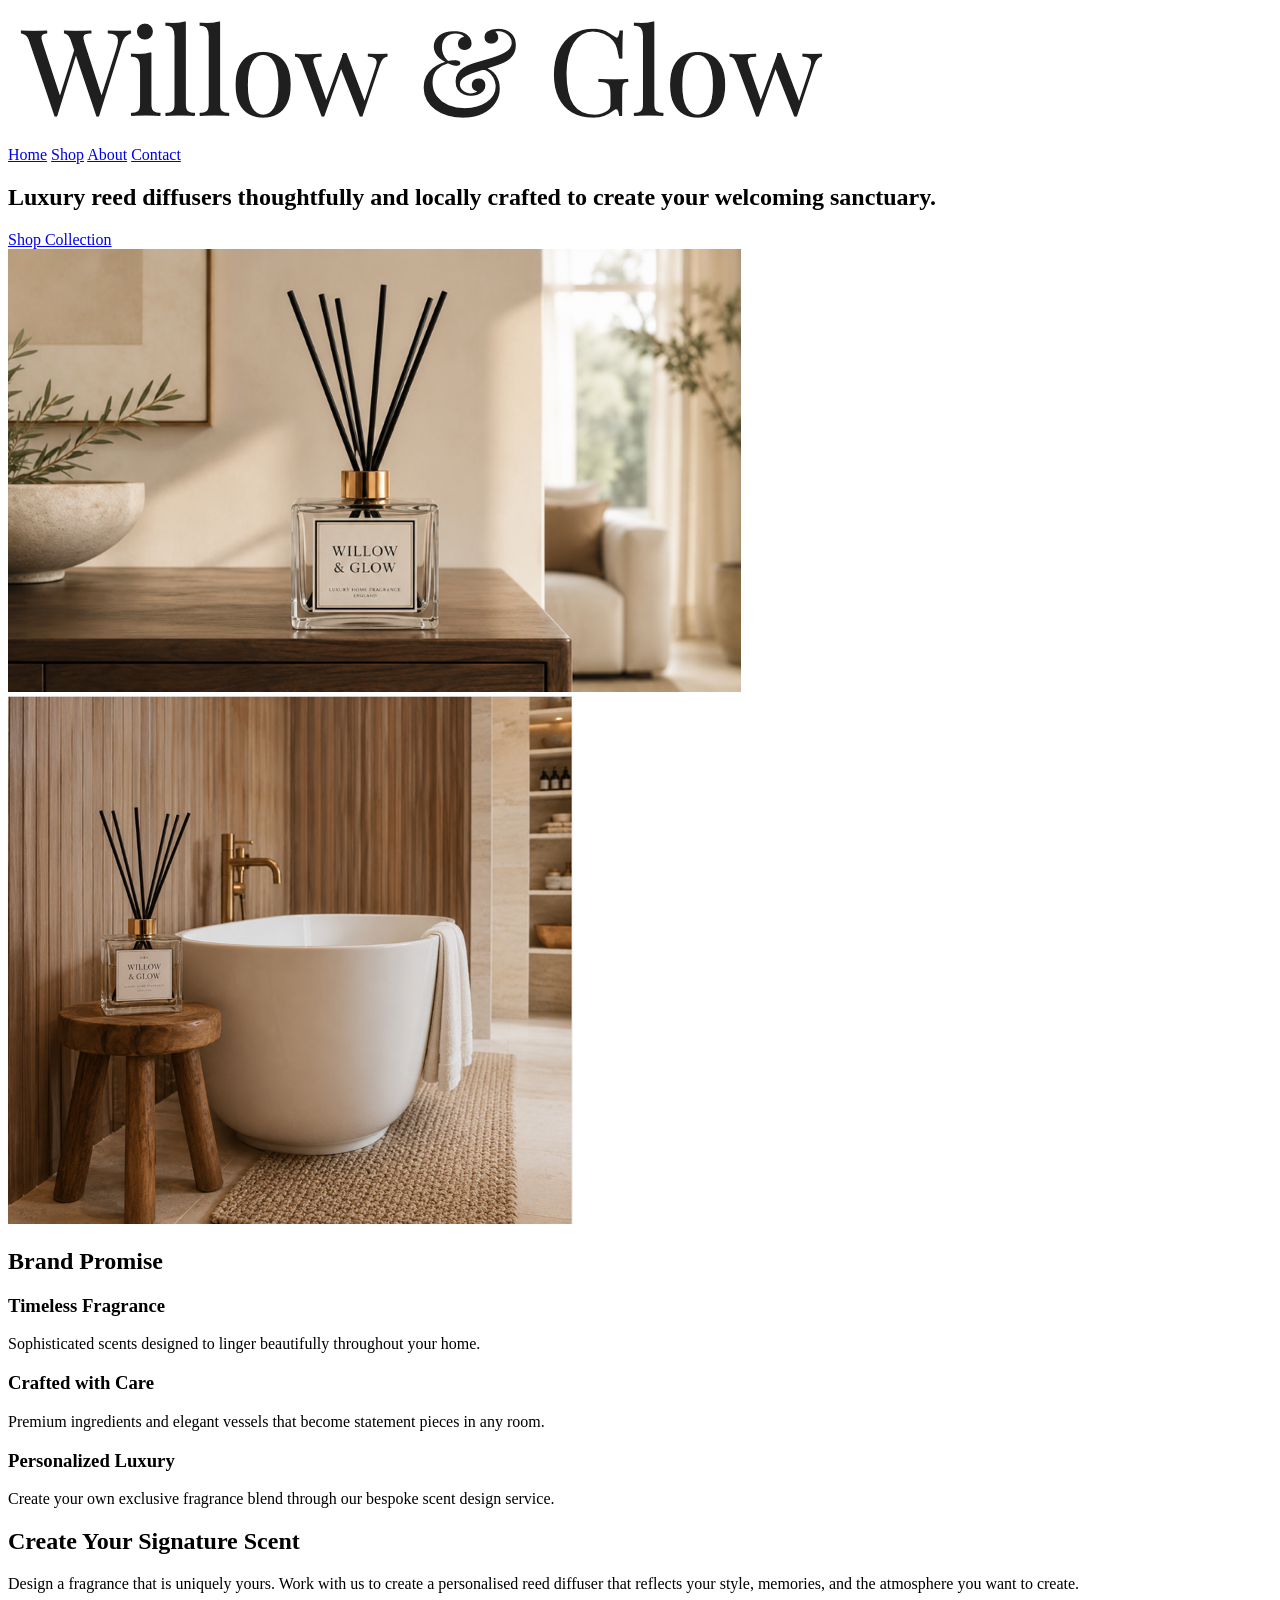
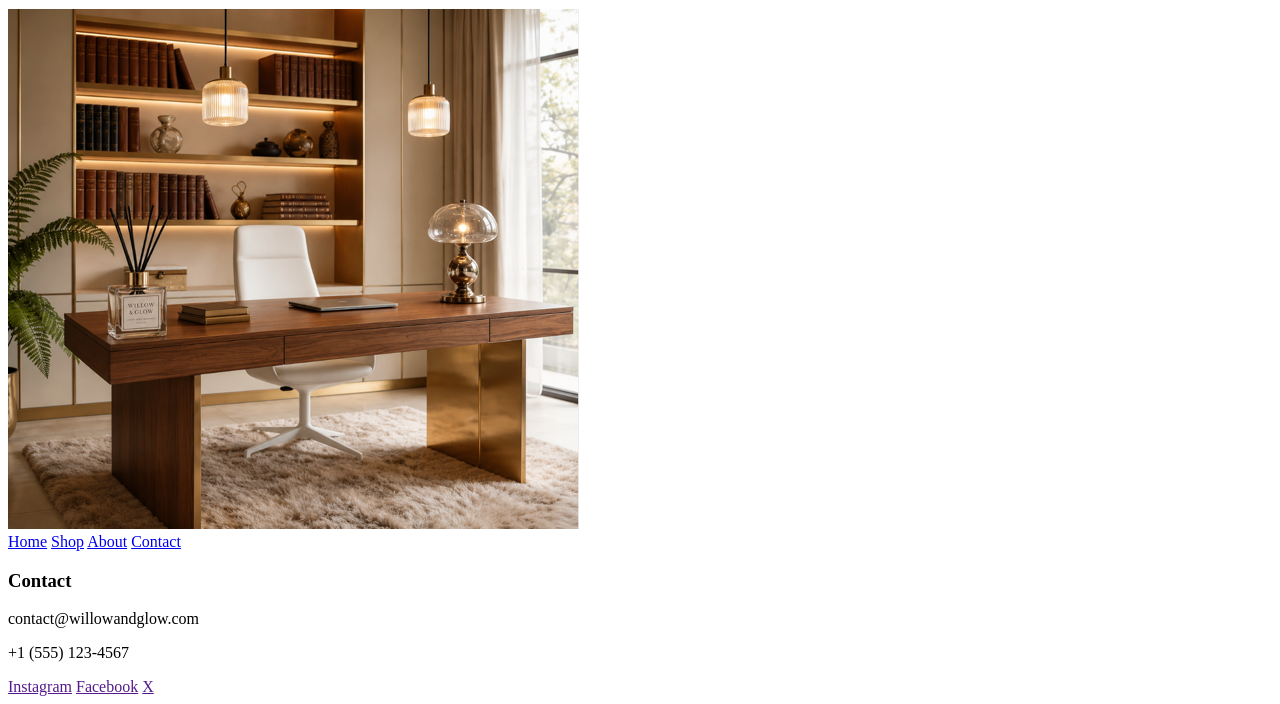
==== index.html @ 02fadd41 "added home page html added image files and the other pages files" ====
<!DOCTYPE html>
<html lang="en">
<head>
    <meta charset="UTF-8">
    <meta name="viewport" content="width=device-width, initial-scale=1.0">
    <title>Willow & Glow</title>
</head>
<body>
    <header>
        <img src="images/logo.png" alt="Willow & Glow Logo" class="logo">
        <nav>
            <a href="index.html">Home</a>
            <a href="shop.html">Shop</a>
            <a href="about.html">About</a>
            <a href="contact.html">Contact</a>
        </nav>
    </header>
    <main>
        <section class="two-column">
            <div class="column-text">
                <h2>Luxury reed diffusers thoughtfully and locally crafted to create your welcoming sanctuary.</h2>
                <a href="shop.html" class="button">Shop Collection</a>
            </div>
            <img src="images/home1.png" alt="Handcrafted Candles" class="homepage-image">
        </section>
        <section class="reverse-two-column">
            <img src="images/home2.png" alt="candles next to tub" class="homepage-image">
            <div class="column-text">
                <h2>Brand Promise</h2>
                <div class="promise-list">
                    <h3>Timeless Fragrance</h3>
                    <p>Sophisticated scents designed to linger beautifully throughout your home.</p>
                    <h3>Crafted with Care</h3>
                    <p>Premium ingredients and elegant vessels that become statement pieces in any room.</p>
                    <h3>Personalized Luxury</h3>
                    <p>Create your own exclusive fragrance blend through our bespoke scent design service.</p>
                </div>
            </div>
        </section>
        <section class="two-column">
            <div class="column-text">
                <h2>Create Your Signature Scent</h2>
                <p>Design a fragrance that is uniquely yours. Work with us to create a personalised reed diffuser that reflects your style, memories, and the atmosphere you want to create.</p>
            </div>
            <img src="images/home3.png" alt="candles on a desk" class="homepage-image">
        </section>
        <footer>
            <div class="footer-links">
                <a href="index.html">Home</a>
                <a href="shop.html">Shop</a>
                <a href="about.html">About</a>
                <a href="contact.html">Contact</a>
            </div>
            <div class="contact-info">
                <h3>Contact</h3>
                <p>contact@willowandglow.com</p>
                <p>+1 (555) 123-4567</p>
            </div>
            <div class="social-links">
                <a href="">Instagram</a>
                <a href="">Facebook</a>
                <a href="">X</a>
            </div>
        </footer>
    </main>
</body>
</html>
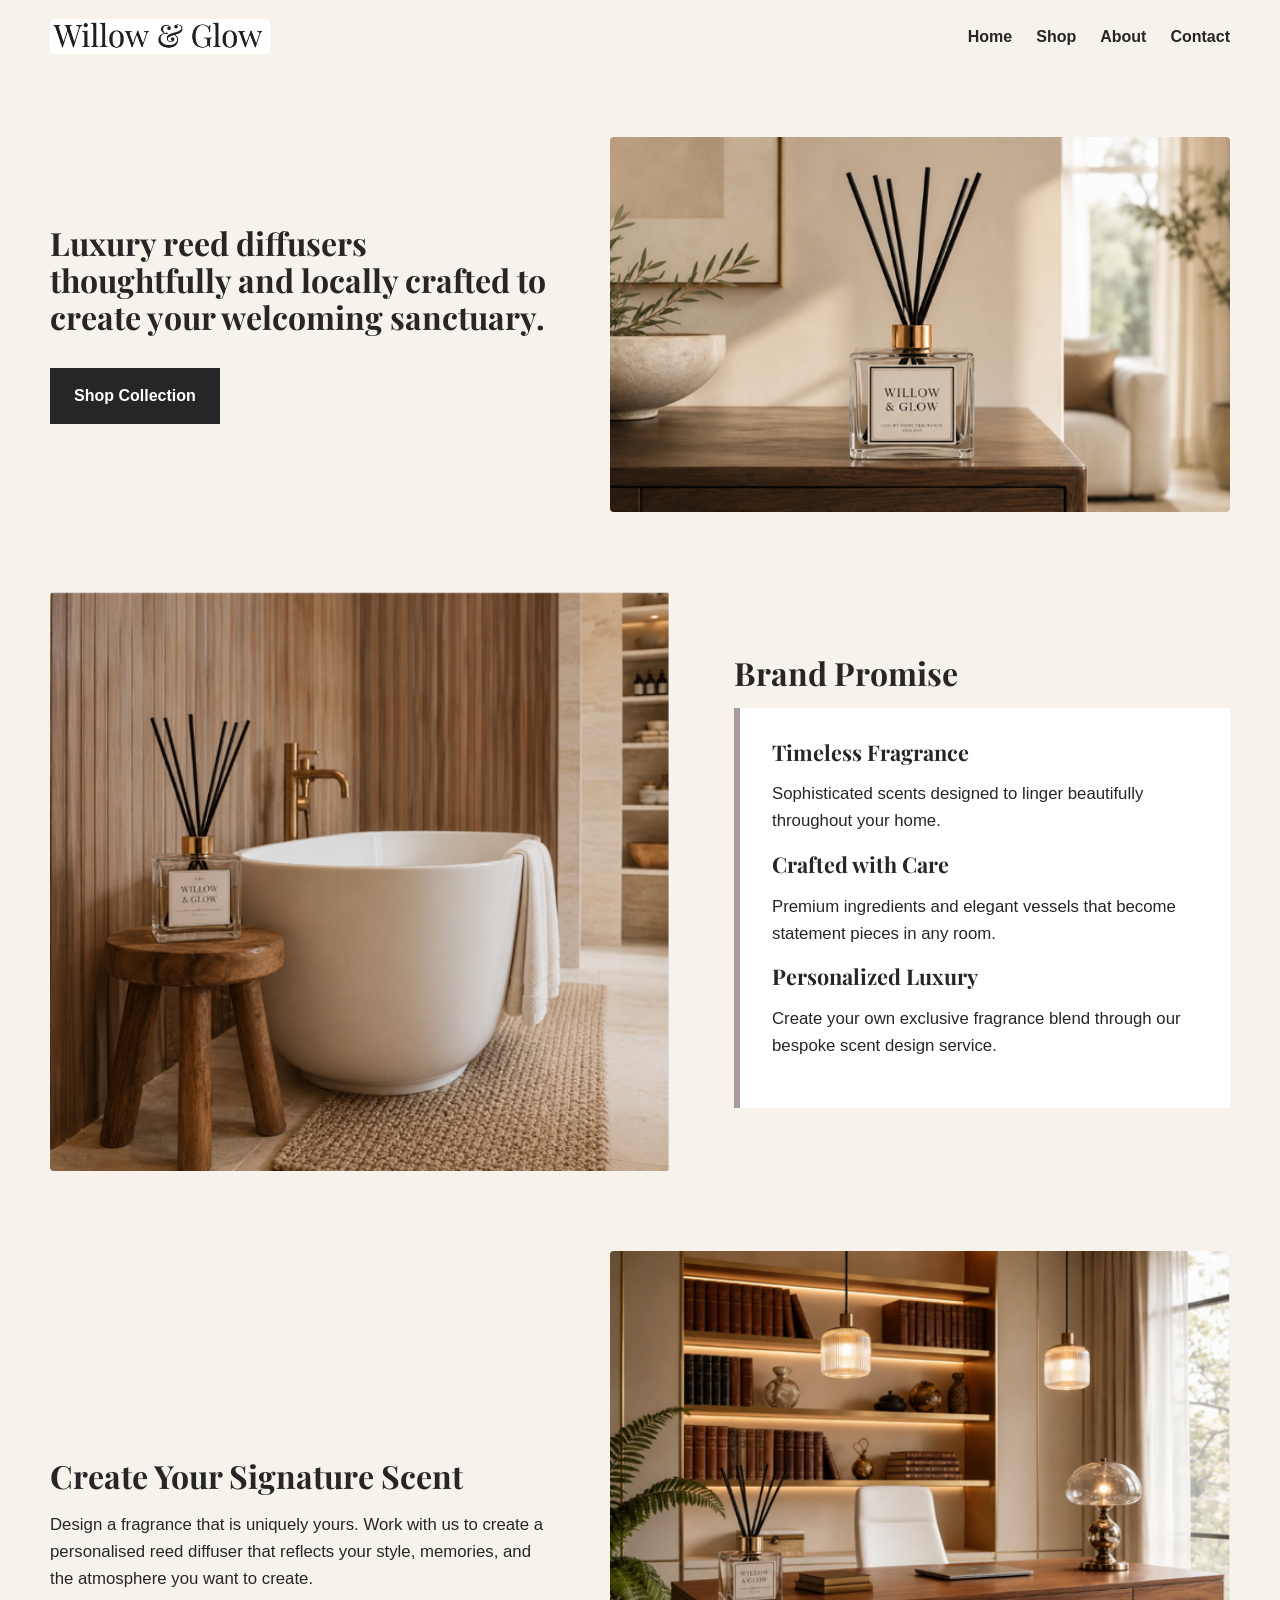
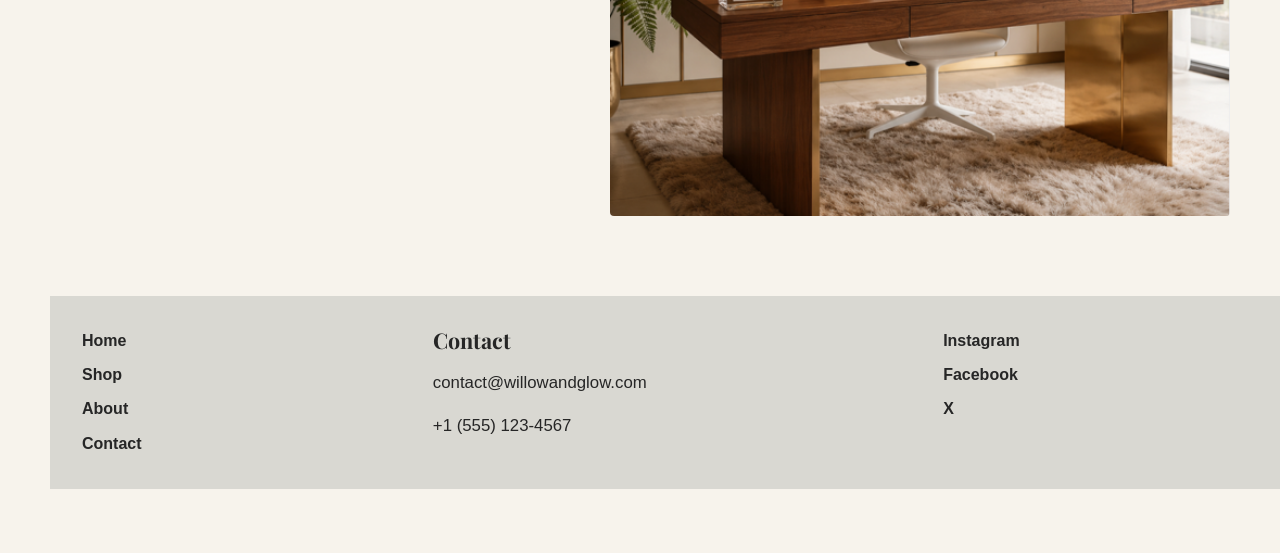
==== commit a949a6f4: "added css for home page" ====
--- a/index.html
+++ b/index.html
@@ -3,6 +3,8 @@
 <head>
     <meta charset="UTF-8">
     <meta name="viewport" content="width=device-width, initial-scale=1.0">
+    <link href="https://fonts.googleapis.com/css2?family=Playfair+Display:wght@500;600;700&display=swap" rel="stylesheet">
+    <link rel="stylesheet" href="style.css">
     <title>Willow & Glow</title>
 </head>
 <body>
@@ -23,6 +25,7 @@
             </div>
             <img src="images/home1.png" alt="Handcrafted Candles" class="homepage-image">
         </section>
+
         <section class="reverse-two-column">
             <img src="images/home2.png" alt="candles next to tub" class="homepage-image">
             <div class="column-text">
@@ -37,6 +40,7 @@
                 </div>
             </div>
         </section>
+        
         <section class="two-column">
             <div class="column-text">
                 <h2>Create Your Signature Scent</h2>
--- a/style.css
+++ b/style.css
@@ -0,0 +1,131 @@
+:root{
+  --primary: #f7f3ec;
+  --secondary: #a99b9a;
+  --accent-one: #d9d8d2;
+  --accent-two: #262626;
+}
+
+body{
+    margin: 0;
+    background: var(--primary);
+    color: var(--accent-two);
+    font-family: Arial, Helvetica, sans-serif;
+    line-height: 1.6;
+}
+
+h1, h2, h3 {
+    font-family: "Playfair Display", Georgia, serif;
+    line-height: 1.15;
+    margin: 0 0 1rem;
+}
+
+h1 {
+    font-size: 2.4rem;
+}
+
+h2{
+    font-size: 2rem;
+}
+
+h3{
+    font-size: 1.35rem;
+}
+
+p{
+    font-size: 1.05rem;
+}
+
+img{
+    width: 100%;
+    display: block;
+    border-radius: 4px;
+}
+
+header{
+    max-width: 1180px;
+    margin: 0 auto;
+    padding: 1.2rem 2rem;
+    display: flex;
+    align-items: center;
+    justify-content: space-between;
+    gap: 2rem;
+}
+
+.logo{
+    width: 220px;
+}
+
+nav {
+    display: flex;
+    gap: 1.5rem;
+    flex-wrap: wrap;
+}
+
+nav a, footer a{
+    color: var(--accent-two);
+    text-decoration: none;
+    font-weight: 600;
+}
+
+nav a:hover, footer a:hover{
+    border-bottom: 2px solid var(--secondary);
+}
+
+main{
+    max-width: 1180px;
+    margin: 0 auto;
+    padding: 1rem 2rem 4rem;
+}
+
+.two-column{
+    display: grid;
+    grid-template-columns: 1fr 1.25fr;
+    gap: 4rem;
+    align-items: center;
+    margin: 3rem 0 5rem;
+}
+
+.reverse-two-column{
+    display: grid;
+    grid-template-columns: 1.25fr 1fr;
+    gap: 4rem;
+    align-items: center;
+    margin: 3rem 0 5rem;
+}
+
+.column-text{
+    max-width: 560px;
+}
+
+.promise-list{
+    background: white;
+    padding: 2rem;
+    border-left: 6px solid var(--secondary);
+}
+
+.button{
+    display: inline-block;
+    border: none;
+    background: var(--accent-two);
+    color: white;
+    padding: .95rem 1.5rem;
+    margin-top: 1rem;
+    text-decoration: none;
+    font-weight: 700;
+    cursor: pointer;
+}
+
+footer{
+    width: 100%;
+    background: var(--accent-one);
+    padding: 2rem;
+    display: grid;
+    grid-template-columns: 1fr 1.5fr 1fr;
+    gap: 2rem;
+}
+
+.footer-links, .social-links{
+    display: grid;
+    gap: .5rem;
+    grid-template-rows: 1fr 1fr 1fr 1fr;
+}
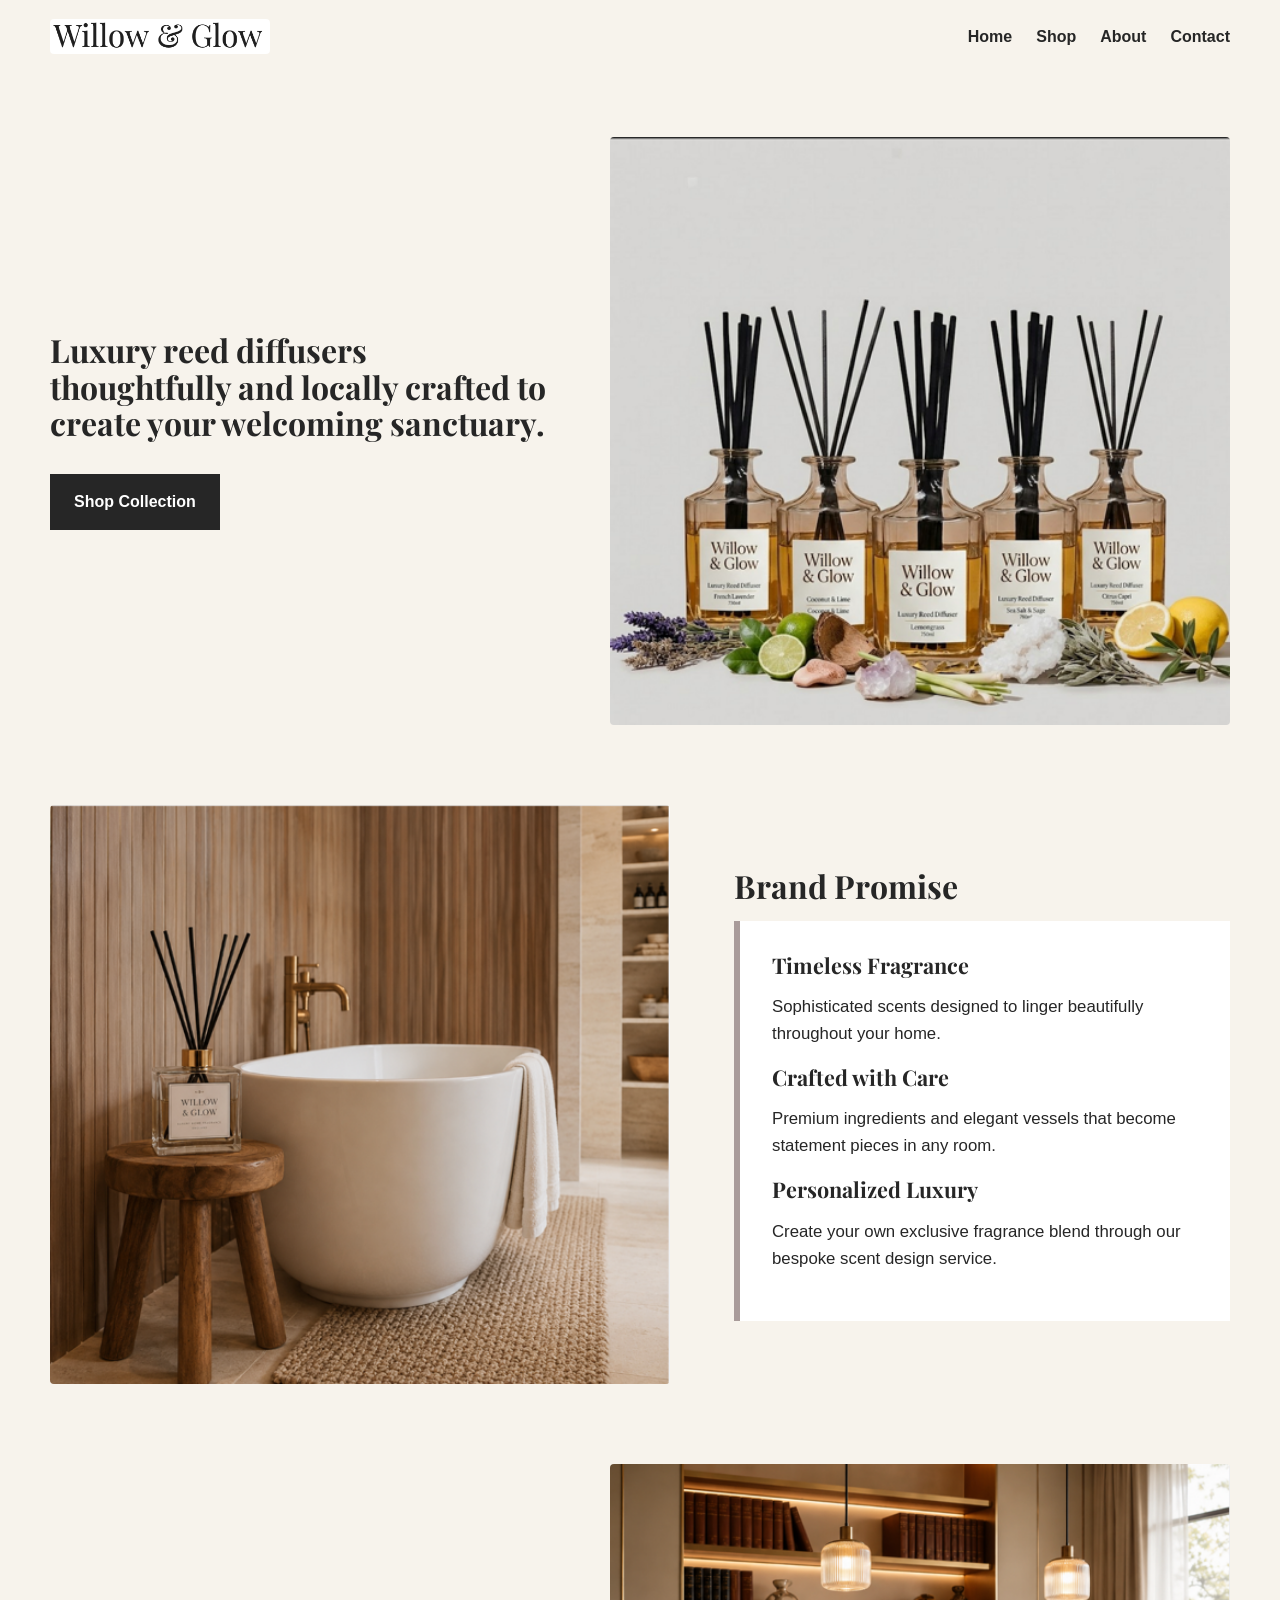
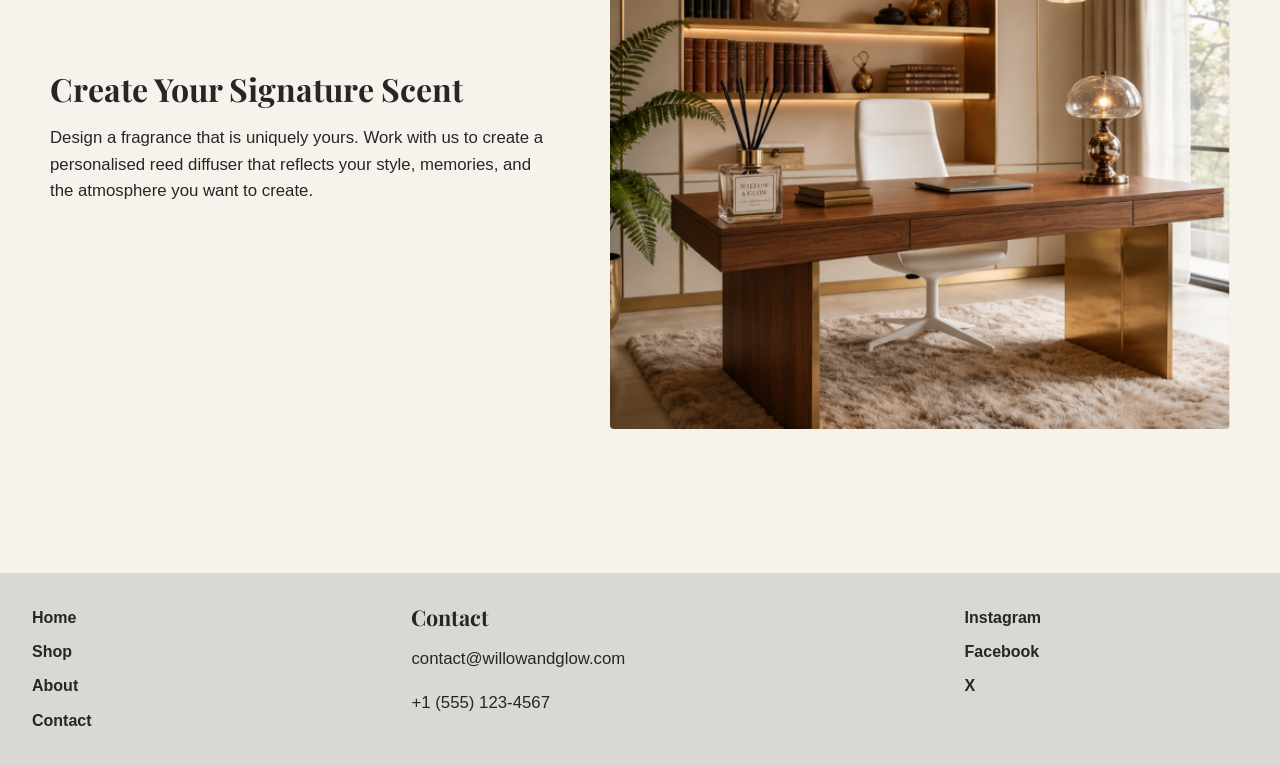
==== commit 9a377013: "finished the css and fixed some html" ====
--- a/index.html
+++ b/index.html
@@ -9,7 +9,9 @@
 </head>
 <body>
     <header>
-        <img src="images/logo.png" alt="Willow & Glow Logo" class="logo">
+        <a href="index.html">
+            <img src="images/logo.png" alt="Willow & Glow Logo" class="logo">
+        </a>
         <nav>
             <a href="index.html">Home</a>
             <a href="shop.html">Shop</a>
@@ -48,7 +50,9 @@
             </div>
             <img src="images/home3.png" alt="candles on a desk" class="homepage-image">
         </section>
-        <footer>
+        
+    </main>
+    <footer>
             <div class="footer-links">
                 <a href="index.html">Home</a>
                 <a href="shop.html">Shop</a>
@@ -66,6 +70,5 @@
                 <a href="">X</a>
             </div>
         </footer>
-    </main>
 </body>
 </html>
--- a/style.css
+++ b/style.css
@@ -77,7 +77,7 @@
     padding: 1rem 2rem 4rem;
 }
 
-.two-column{
+.two-column, .two-column-page{
     display: grid;
     grid-template-columns: 1fr 1.25fr;
     gap: 4rem;
@@ -128,4 +128,63 @@
     display: grid;
     gap: .5rem;
     grid-template-rows: 1fr 1fr 1fr 1fr;
+}
+
+.card{
+    box-shadow: 0 20px 45px rgba(38, 38, 38, 0.12);
+    background: white;
+    padding: 1.25rem;
+}
+
+.page-intro{
+    max-width: 760px;
+    margin: 4rem auto 3rem;
+    text-align: center;
+}
+
+.shop-cards{
+    display: grid;
+    grid-template-columns: 1fr 1fr;
+    gap: 2rem;
+}
+
+.price{
+    font-weight: 700;
+    color: #6f6261;
+}
+
+.hero{
+    display: flex;
+    gap: 2rem;
+}
+
+.hero img{
+    max-width: 50%;
+}
+
+.two-column-page{
+    align-items: start;
+}
+
+.image-stack{
+    display: grid;
+    gap: 1.25rem;
+}
+
+.contact-form{
+    display: grid;
+    gap: .75rem;
+    margin-top: 2rem;
+}
+
+input, textarea{
+    width: 100%;
+    padding: .9rem;
+    border: 1px solid var(--secondary);
+    font: arial;
+    background: white;
+}
+
+label {
+    font-weight: 700;
 }
